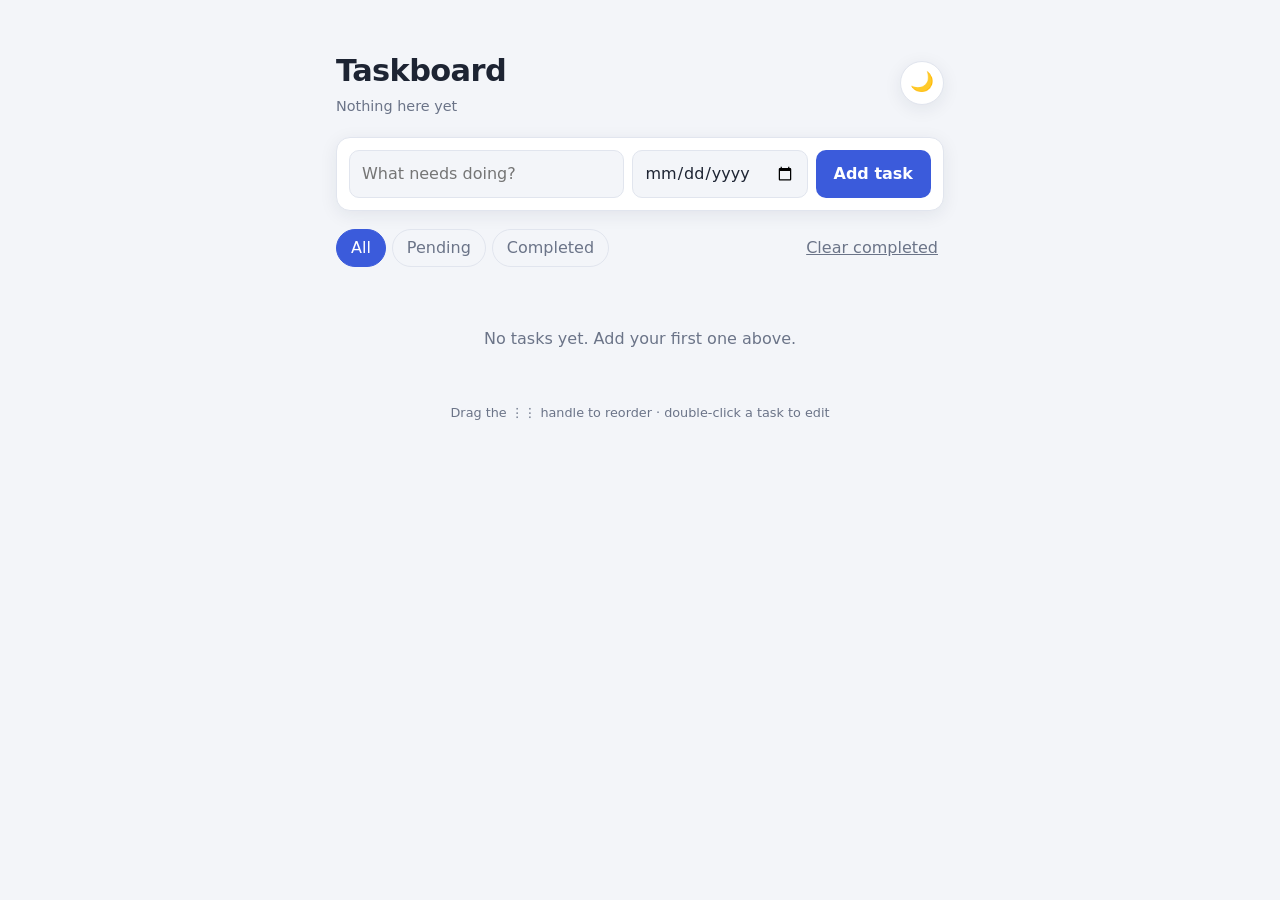
==== index.html @ 645df929 "Fix file name casing" ====
<!DOCTYPE html>
<html lang="en">
<head>
<meta charset="UTF-8">
<meta name="viewport" content="width=device-width, initial-scale=1">
<title>Taskboard - To-Do List</title>
<link rel="stylesheet" href="Style.css">
</head>
<body>
<main class="app">
  <!-- header-TaskBoard -->
  <header class="top">
    <div>
      <h1>Taskboard</h1>
      <!-- Pending / completed -->
      <p id="summary" class="muted" aria-live="polite"></p>
    </div>
    <button id="themeToggle" class="icon-btn" aria-label="Toggle light/dark theme" title="Toggle theme">
      <span id="themeIcon" aria-hidden="true">🌙</span>
    </button>
  </header>
<!-- Form -->
  <form id="addForm" class="add" autocomplete="off">
    <input id="taskInput" type="text" placeholder="What needs doing?" maxlength="120" aria-label="New task" required>
    <input id="dueInput" type="date" aria-label="Due date">
    <button type="submit" class="primary">Add task</button>
  </form>
<!-- Filter--All , pending, completed -->
  <nav class="filters" aria-label="Filter tasks">
    <button data-filter="all" class="active">All</button>
    <button data-filter="pending">Pending</button>
    <button data-filter="completed">Completed</button>
    <button id="clearDone" class="link" type="button">Clear completed</button>
  </nav>
<!-- list -->
  <ul id="list" class="list"></ul>
  <p id="empty" class="empty" hidden></p>
  <p class="hint muted">Drag the ⋮⋮ handle to reorder · double-click a task to edit</p>
</main>
<script src="script.js"></script>
</body>
</html>
---- Style.css ----
:root {
  --bg: #f3f5f9;
  --surface: #fff;
  --text: #1d2433;
  --muted: #6b7488;
  --border: #e1e5ee;
  --accent: #3b5bdb;
  --accent-text: #fff;
  --danger: #d6336c;
  --ok: #2f9e6b;
  --shadow: 0 4px 18px rgba(30, 40, 70, 0.08);
}
[data-theme="dark"] {
  --bg: #12151d;
  --surface: #1b2030;
  --text: #e8ebf4;
  --muted: #8e97ad;
  --border: #2b3248;
  --accent: #7c93ff;
  --accent-text: #10131c;
  --danger: #ff6b9a;
  --ok: #51cf9b;
  --shadow: 0 4px 18px rgba(0, 0, 0, 0.4);
}
* {
  box-sizing: border-box;
}
body {
  margin: 0;
  background: var(--bg);
  color: var(--text);
  font:
    16px/1.5 system-ui,
    -apple-system,
    "Segoe UI",
    Roboto,
    sans-serif;
  transition:
    background 0.25s,
    color 0.25s;
}
.app {
  max-width: 640px;
  margin: 0 auto;
  padding: clamp(16px, 5vw, 48px) 16px;
}
.top {
  display: flex;
  justify-content: space-between;
  align-items: center;
  gap: 12px;
  margin-bottom: 20px;
}
/* header */
h1 {
  margin: 0;
  font-size: 1.9rem;
  letter-spacing: -0.02em;
}
/* summary */
.muted {
  color: var(--muted);
  margin: 2px 0 0;
  font-size: 0.9rem;
}
/* dark,light mode */
.icon-btn {
  width: 44px;
  height: 44px;
  border-radius: 50%;
  border: 1px solid var(--border);
  background: var(--surface);
  cursor: pointer;
  font-size: 1.2rem;
  box-shadow: var(--shadow);
}
button,
input {
  font: inherit;
  color: inherit;
}
:focus-visible {
  outline: 2px solid var(--accent);
  outline-offset: 2px;
}
/* form */
.add {
  display: flex;
  gap: 8px;
  flex-wrap: wrap;
  background: var(--surface);
  padding: 12px;
  border-radius: 14px;
  box-shadow: var(--shadow);
  border: 1px solid var(--border);
}
.add input[type="text"] {
  flex: 1 1 200px;
}
.add input {
  background: var(--bg);
  border: 1px solid var(--border);
  border-radius: 10px;
  padding: 10px 12px;
  min-width: 0;
  color-scheme: light dark;
}
/* add task Button */
.primary {
  background: var(--accent);
  color: var(--accent-text);
  border: 0;
  border-radius: 10px;
  padding: 10px 18px;
  font-weight: 600;
  cursor: pointer;
}
.primary:hover {
  filter: brightness(1.08);
}
/* Filters- */
.filters {
  display: flex;
  gap: 6px;
  margin: 18px 0 12px;
  flex-wrap: wrap;
  align-items: center;
}
.filters button {
  background: transparent;
  border: 1px solid var(--border);
  border-radius: 999px;
  padding: 6px 14px;
  cursor: pointer;
  color: var(--muted);
}
.filters button.active {
  background: var(--accent);
  border-color: var(--accent);
  color: var(--accent-text);
}
.filters .link {
  margin-left: auto;
  border: 0;
  text-decoration: underline;
  padding: 6px;
}
/* list */
.list {
  list-style: none;
  margin: 0;
  padding: 0;
  display: grid;
  gap: 8px;
}
.item {
  display: flex;
  align-items: center;
  gap: 10px;
  background: var(--surface);
  border: 1px solid var(--border);
  border-radius: 12px;
  padding: 10px 12px;
  box-shadow: var(--shadow);
  transition:
    opacity 0.2s,
    transform 0.2s;
}
.item.dragging {
  opacity: 0.4;
}
.item.over {
  border-color: var(--accent);
  box-shadow: 0 0 0 2px var(--accent);
}
.handle {
  cursor: grab;
  color: var(--muted);
  user-select: none;
  letter-spacing: -3px;
  padding: 4px 6px;
  touch-action: none;
}
/* Checkbox */
.item input[type="checkbox"] {
  width: 20px;
  height: 20px;
  accent-color: var(--ok);
  cursor: pointer;
  flex: none;
}
.body {
  flex: 1;
  min-width: 0;
}
.title {
  word-break: break-word;
  cursor: text;
}
.item.done .title {
  text-decoration: line-through;
  color: var(--muted);
}
.due {
  font-size: 0.8rem;
  color: var(--muted);
}
.due.overdue {
  color: var(--danger);
  font-weight: 600;
}
.edit {
  width: 100%;
  background: var(--bg);
  border: 1px solid var(--accent);
  border-radius: 8px;
  padding: 6px 8px;
}
.del {
  background: none;
  border: 0;
  color: var(--muted);
  cursor: pointer;
  font-size: 1.1rem;
  padding: 6px;
  border-radius: 8px;
}
.del:hover {
  color: var(--danger);
}
.empty {
  text-align: center;
  color: var(--muted);
  padding: 32px 0;
}
.hint {
  text-align: center;
  margin-top: 20px;
  font-size: 0.8rem;
}
@media (prefers-reduced-motion: reduce) {
  * {
    transition: none !important;
  }
}
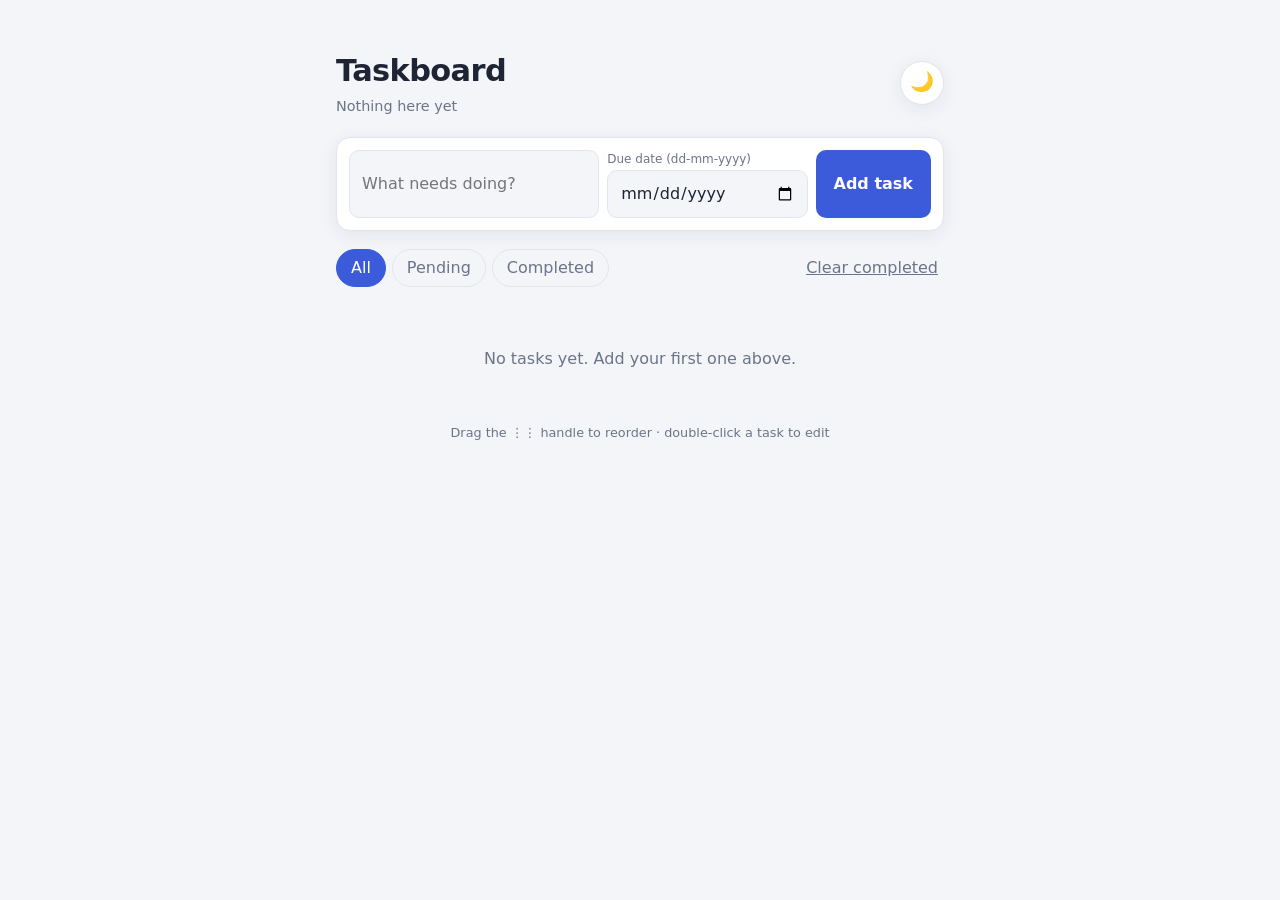
==== commit 23571db2: "Show dates as dd-mm-yyyy" ====
--- a/index.html
+++ b/index.html
@@ -1,42 +1,61 @@
-<!DOCTYPE html>
+<!doctype html>
 <html lang="en">
-<head>
-<meta charset="UTF-8">
-<meta name="viewport" content="width=device-width, initial-scale=1">
-<title>Taskboard - To-Do List</title>
-<link rel="stylesheet" href="Style.css">
-</head>
-<body>
-<main class="app">
-  <!-- header-TaskBoard -->
-  <header class="top">
-    <div>
-      <h1>Taskboard</h1>
-      <!-- Pending / completed -->
-      <p id="summary" class="muted" aria-live="polite"></p>
-    </div>
-    <button id="themeToggle" class="icon-btn" aria-label="Toggle light/dark theme" title="Toggle theme">
-      <span id="themeIcon" aria-hidden="true">🌙</span>
-    </button>
-  </header>
-<!-- Form -->
-  <form id="addForm" class="add" autocomplete="off">
-    <input id="taskInput" type="text" placeholder="What needs doing?" maxlength="120" aria-label="New task" required>
-    <input id="dueInput" type="date" aria-label="Due date">
-    <button type="submit" class="primary">Add task</button>
-  </form>
-<!-- Filter--All , pending, completed -->
-  <nav class="filters" aria-label="Filter tasks">
-    <button data-filter="all" class="active">All</button>
-    <button data-filter="pending">Pending</button>
-    <button data-filter="completed">Completed</button>
-    <button id="clearDone" class="link" type="button">Clear completed</button>
-  </nav>
-<!-- list -->
-  <ul id="list" class="list"></ul>
-  <p id="empty" class="empty" hidden></p>
-  <p class="hint muted">Drag the ⋮⋮ handle to reorder · double-click a task to edit</p>
-</main>
-<script src="script.js"></script>
-</body>
-</html>+  <head>
+    <meta charset="UTF-8" />
+    <meta name="viewport" content="width=device-width, initial-scale=1" />
+    <title>Taskboard - To-Do List</title>
+    <link rel="stylesheet" href="style.css" />
+  </head>
+  <body>
+    <main class="app">
+      <!-- header-TaskBoard -->
+      <header class="top">
+        <div>
+          <h1>Taskboard</h1>
+          <!-- Pending / completed -->
+          <p id="summary" class="muted" aria-live="polite"></p>
+        </div>
+        <button
+          id="themeToggle"
+          class="icon-btn"
+          aria-label="Toggle light/dark theme"
+          title="Toggle theme"
+        >
+          <span id="themeIcon" aria-hidden="true">🌙</span>
+        </button>
+      </header>
+      <!-- Form -->
+      <form id="addForm" class="add" autocomplete="off">
+        <input
+          id="taskInput"
+          type="text"
+          placeholder="What needs doing?"
+          maxlength="120"
+          aria-label="New task"
+          required
+        />
+        <label class="due-field">
+          <span>Due date (dd-mm-yyyy)</span>
+          <input id="dueInput" type="date" />
+        </label>
+        <button type="submit" class="primary">Add task</button>
+      </form>
+      <!-- Filter--All , pending, completed -->
+      <nav class="filters" aria-label="Filter tasks">
+        <button data-filter="all" class="active">All</button>
+        <button data-filter="pending">Pending</button>
+        <button data-filter="completed">Completed</button>
+        <button id="clearDone" class="link" type="button">
+          Clear completed
+        </button>
+      </nav>
+      <!-- list -->
+      <ul id="list" class="list"></ul>
+      <p id="empty" class="empty" hidden></p>
+      <p class="hint muted">
+        Drag the ⋮⋮ handle to reorder · double-click a task to edit
+      </p>
+    </main>
+    <script src="script.js"></script>
+  </body>
+</html>
--- a/style.css
+++ b/style.css
@@ -0,0 +1,259 @@
+:root {
+  --bg: #f3f5f9;
+  --surface: #fff;
+  --text: #1d2433;
+  --muted: #6b7488;
+  --border: #e1e5ee;
+  --accent: #3b5bdb;
+  --accent-text: #fff;
+  --danger: #d6336c;
+  --ok: #2f9e6b;
+  --shadow: 0 4px 18px rgba(30, 40, 70, 0.08);
+}
+[data-theme="dark"] {
+  --bg: #12151d;
+  --surface: #1b2030;
+  --text: #e8ebf4;
+  --muted: #8e97ad;
+  --border: #2b3248;
+  --accent: #7c93ff;
+  --accent-text: #10131c;
+  --danger: #ff6b9a;
+  --ok: #51cf9b;
+  --shadow: 0 4px 18px rgba(0, 0, 0, 0.4);
+}
+* {
+  box-sizing: border-box;
+}
+body {
+  margin: 0;
+  background: var(--bg);
+  color: var(--text);
+  font:
+    16px/1.5 system-ui,
+    -apple-system,
+    "Segoe UI",
+    Roboto,
+    sans-serif;
+  transition:
+    background 0.25s,
+    color 0.25s;
+}
+.app {
+  max-width: 640px;
+  margin: 0 auto;
+  padding: clamp(16px, 5vw, 48px) 16px;
+}
+.top {
+  display: flex;
+  justify-content: space-between;
+  align-items: center;
+  gap: 12px;
+  margin-bottom: 20px;
+}
+/* header */
+h1 {
+  margin: 0;
+  font-size: 1.9rem;
+  letter-spacing: -0.02em;
+}
+/* summary */
+.muted {
+  color: var(--muted);
+  margin: 2px 0 0;
+  font-size: 0.9rem;
+}
+/* dark,light mode */
+.icon-btn {
+  width: 44px;
+  height: 44px;
+  border-radius: 50%;
+  border: 1px solid var(--border);
+  background: var(--surface);
+  cursor: pointer;
+  font-size: 1.2rem;
+  box-shadow: var(--shadow);
+}
+button,
+input {
+  font: inherit;
+  color: inherit;
+}
+:focus-visible {
+  outline: 2px solid var(--accent);
+  outline-offset: 2px;
+}
+/* form */
+.add {
+  display: flex;
+  gap: 8px;
+  flex-wrap: wrap;
+  background: var(--surface);
+  padding: 12px;
+  border-radius: 14px;
+  box-shadow: var(--shadow);
+  border: 1px solid var(--border);
+}
+.add input[type="text"] {
+  flex: 1 1 200px;
+}
+.add input {
+  background: var(--bg);
+  border: 1px solid var(--border);
+  border-radius: 10px;
+  padding: 10px 12px;
+  min-width: 0;
+  color-scheme: light dark;
+}
+/* add task Button */
+.primary {
+  background: var(--accent);
+  color: var(--accent-text);
+  border: 0;
+  border-radius: 10px;
+  padding: 10px 18px;
+  font-weight: 600;
+  cursor: pointer;
+}
+.primary:hover {
+  filter: brightness(1.08);
+}
+/* Filters- */
+.filters {
+  display: flex;
+  gap: 6px;
+  margin: 18px 0 12px;
+  flex-wrap: wrap;
+  align-items: center;
+}
+.filters button {
+  background: transparent;
+  border: 1px solid var(--border);
+  border-radius: 999px;
+  padding: 6px 14px;
+  cursor: pointer;
+  color: var(--muted);
+}
+.filters button.active {
+  background: var(--accent);
+  border-color: var(--accent);
+  color: var(--accent-text);
+}
+.filters .link {
+  margin-left: auto;
+  border: 0;
+  text-decoration: underline;
+  padding: 6px;
+}
+/* list */
+.list {
+  list-style: none;
+  margin: 0;
+  padding: 0;
+  display: grid;
+  gap: 8px;
+}
+.item {
+  display: flex;
+  align-items: center;
+  gap: 10px;
+  background: var(--surface);
+  border: 1px solid var(--border);
+  border-radius: 12px;
+  padding: 10px 12px;
+  box-shadow: var(--shadow);
+  transition:
+    opacity 0.2s,
+    transform 0.2s;
+}
+.item.dragging {
+  opacity: 0.4;
+}
+.item.over {
+  border-color: var(--accent);
+  box-shadow: 0 0 0 2px var(--accent);
+}
+.handle {
+  cursor: grab;
+  color: var(--muted);
+  user-select: none;
+  letter-spacing: -3px;
+  padding: 4px 6px;
+  touch-action: none;
+}
+/* Checkbox */
+.item input[type="checkbox"] {
+  width: 20px;
+  height: 20px;
+  accent-color: var(--ok);
+  cursor: pointer;
+  flex: none;
+}
+.body {
+  flex: 1;
+  min-width: 0;
+}
+.title {
+  word-break: break-word;
+  cursor: text;
+}
+.item.done .title {
+  text-decoration: line-through;
+  color: var(--muted);
+}
+.due {
+  font-size: 0.8rem;
+  color: var(--muted);
+}
+
+.due.overdue {
+  color: var(--danger);
+  font-weight: 600;
+}
+.edit {
+  width: 100%;
+  background: var(--bg);
+  border: 1px solid var(--accent);
+  border-radius: 8px;
+  padding: 6px 8px;
+}
+.del {
+  background: none;
+  border: 0;
+  color: var(--muted);
+  cursor: pointer;
+  font-size: 1.1rem;
+  padding: 6px;
+  border-radius: 8px;
+}
+.del:hover {
+  color: var(--danger);
+}
+.empty {
+  text-align: center;
+  color: var(--muted);
+  padding: 32px 0;
+}
+.hint {
+  text-align: center;
+  margin-top: 20px;
+  font-size: 0.8rem;
+}
+@media (prefers-reduced-motion: reduce) {
+  * {
+    transition: none !important;
+  }
+}
+.due-field {
+  display: flex;
+  flex-direction: column;
+  gap: 2px;
+  font-size: 0.75rem;
+  color: var(--muted);
+  flex: 1 1 150px;
+}
+.due-field input {
+  font-size: 1rem;
+  color: var(--text);
+  min-height: 42px;
+}
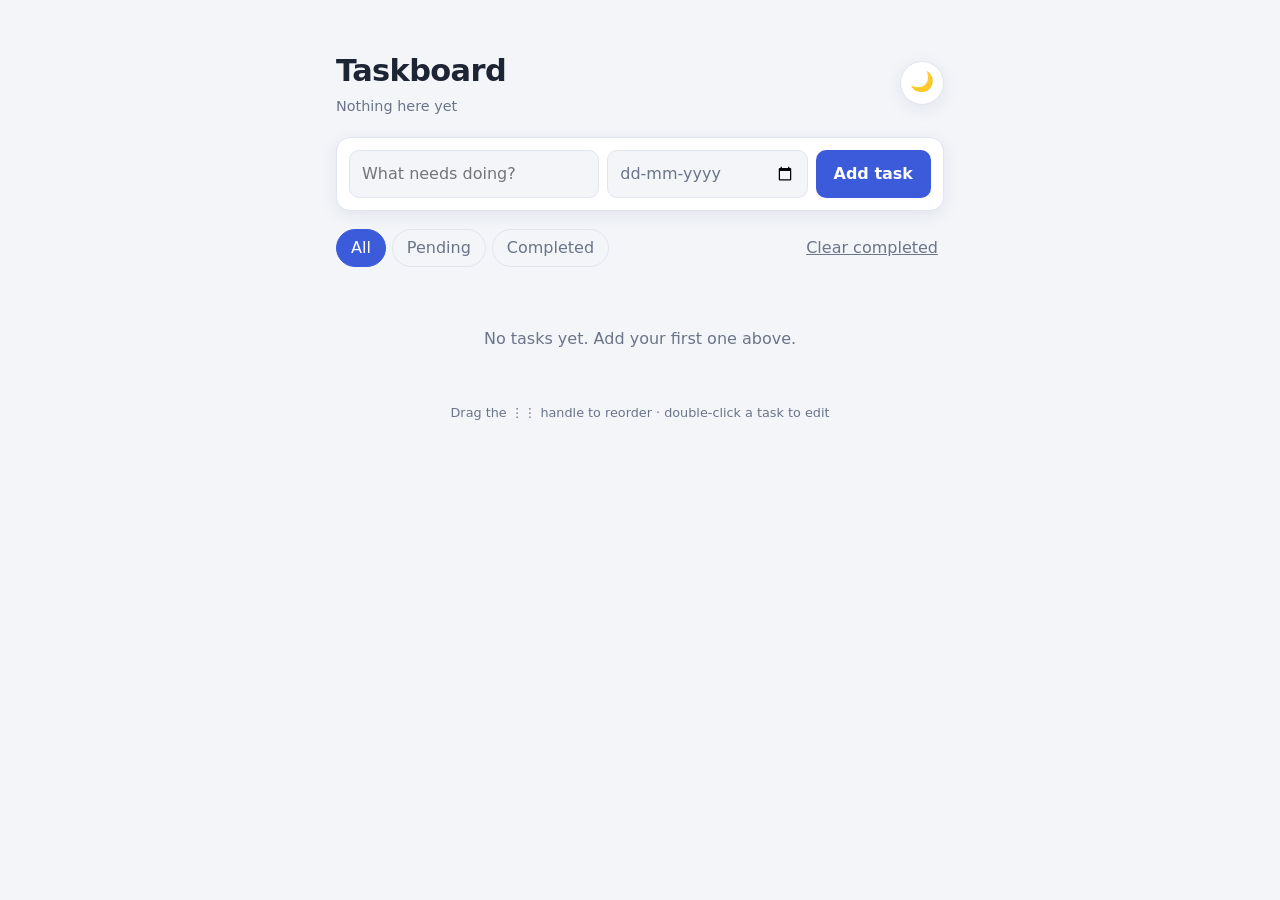
==== commit 16086fa9: "Show dd-mm-yyyy placeholder in date box" ====
--- a/index.html
+++ b/index.html
@@ -34,10 +34,10 @@
           aria-label="New task"
           required
         />
-        <label class="due-field">
-          <span>Due date (dd-mm-yyyy)</span>
-          <input id="dueInput" type="date" />
-        </label>
+        <div class="due-field">
+          <input id="dueInput" type="date" aria-label="Due date (dd-mm-yyyy)" />
+          <span class="due-ph" aria-hidden="true">dd-mm-yyyy</span>
+        </div>
         <button type="submit" class="primary">Add task</button>
       </form>
       <!-- Filter--All , pending, completed -->
--- a/style.css
+++ b/style.css
@@ -51,19 +51,16 @@
   gap: 12px;
   margin-bottom: 20px;
 }
-/* header */
 h1 {
   margin: 0;
   font-size: 1.9rem;
   letter-spacing: -0.02em;
 }
-/* summary */
 .muted {
   color: var(--muted);
   margin: 2px 0 0;
   font-size: 0.9rem;
 }
-/* dark,light mode */
 .icon-btn {
   width: 44px;
   height: 44px;
@@ -83,7 +80,7 @@
   outline: 2px solid var(--accent);
   outline-offset: 2px;
 }
-/* form */
+
 .add {
   display: flex;
   gap: 8px;
@@ -105,7 +102,6 @@
   min-width: 0;
   color-scheme: light dark;
 }
-/* add task Button */
 .primary {
   background: var(--accent);
   color: var(--accent-text);
@@ -118,7 +114,7 @@
 .primary:hover {
   filter: brightness(1.08);
 }
-/* Filters- */
+
 .filters {
   display: flex;
   gap: 6px;
@@ -145,7 +141,7 @@
   text-decoration: underline;
   padding: 6px;
 }
-/* list */
+
 .list {
   list-style: none;
   margin: 0;
@@ -181,7 +177,6 @@
   padding: 4px 6px;
   touch-action: none;
 }
-/* Checkbox */
 .item input[type="checkbox"] {
   width: 20px;
   height: 20px;
@@ -205,7 +200,6 @@
   font-size: 0.8rem;
   color: var(--muted);
 }
-
 .due.overdue {
   color: var(--danger);
   font-weight: 600;
@@ -244,16 +238,31 @@
     transition: none !important;
   }
 }
+
 .due-field {
-  display: flex;
-  flex-direction: column;
-  gap: 2px;
-  font-size: 0.75rem;
-  color: var(--muted);
+  position: relative;
+  display: block;
   flex: 1 1 150px;
 }
 .due-field input {
+  width: 100%;
+  min-height: 42px;
   font-size: 1rem;
   color: var(--text);
-  min-height: 42px;
-}
+}
+.due-field input.empty,
+.due-field input.empty::-webkit-datetime-edit {
+  color: transparent;
+}
+.due-ph {
+  position: absolute;
+  left: 13px;
+  top: 50%;
+  transform: translateY(-50%);
+  font-size: 1rem;
+  color: var(--muted);
+  pointer-events: none;
+}
+.due-field input:not(.empty) + .due-ph {
+  display: none;
+}
